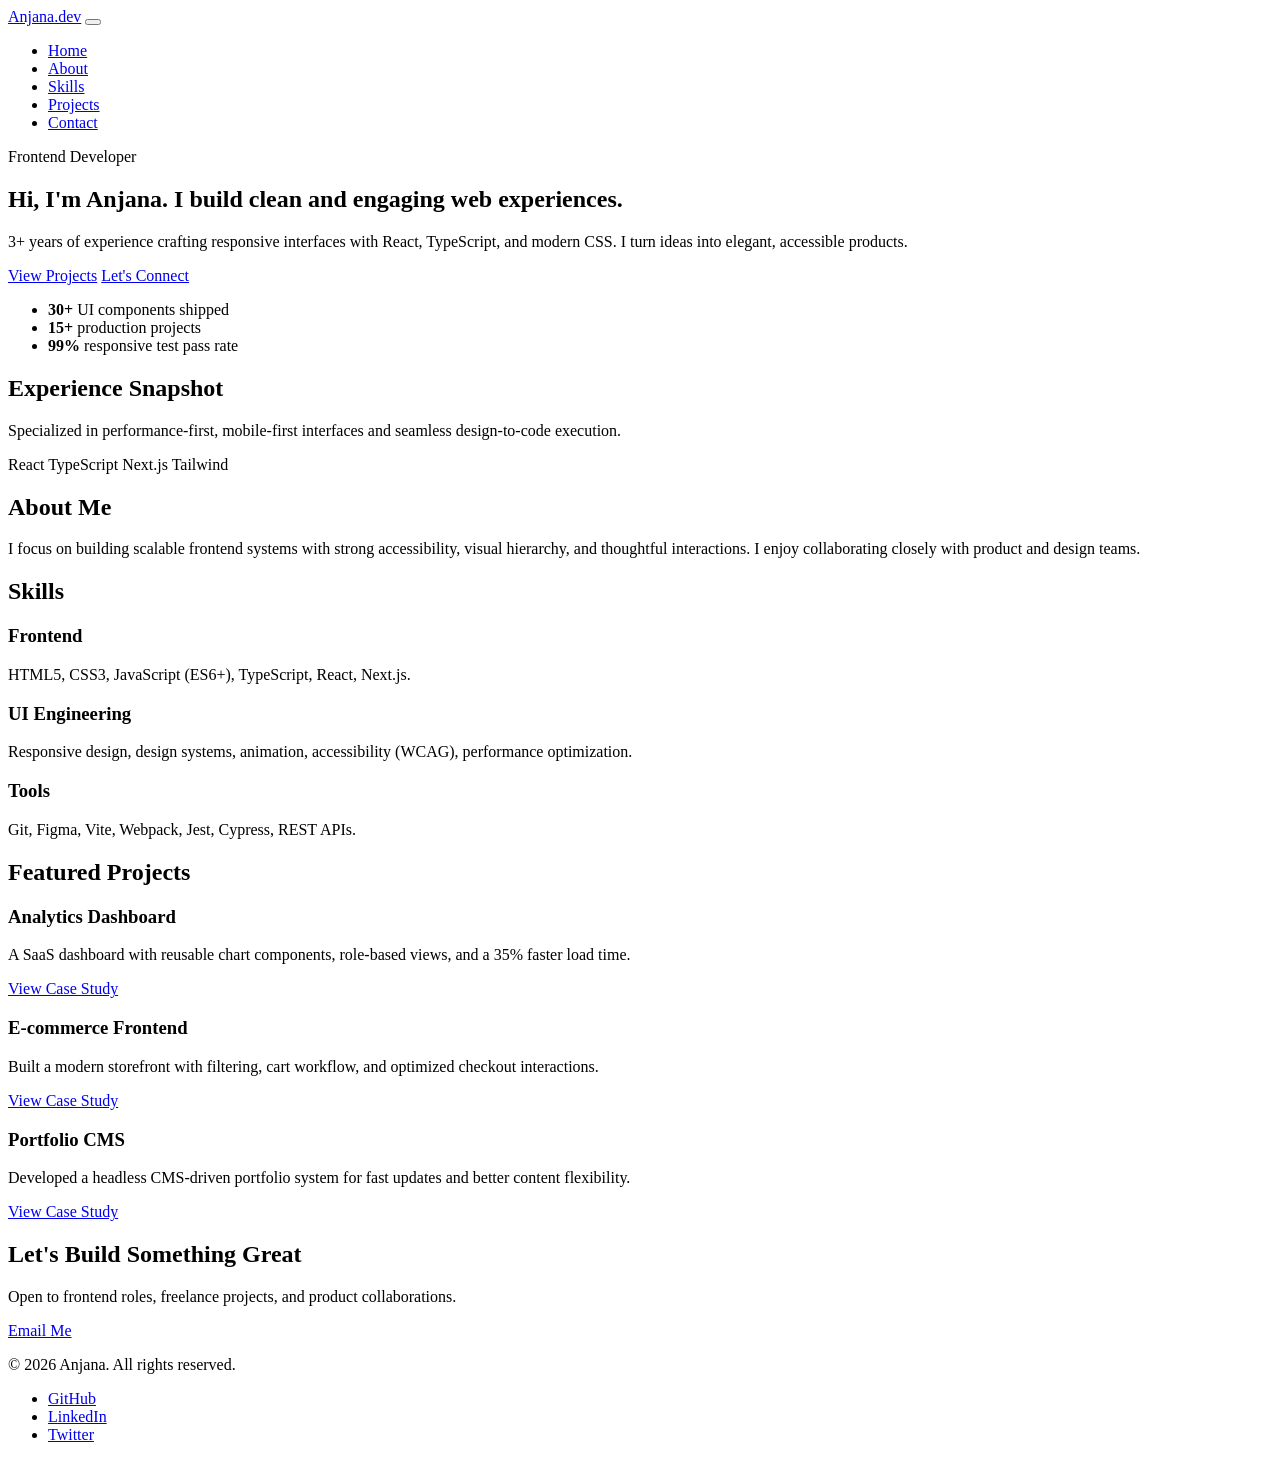
==== index.html @ 68da1815 "Add files via upload" ====
<!DOCTYPE html>
<html lang="en">
<head>
  <meta charset="UTF-8" />
  <meta name="viewport" content="width=device-width, initial-scale=1.0" />
  <meta
    name="description"
    content="Frontend developer portfolio showcasing skills, experience, and featured projects."
  />
  <title>Anjana | Frontend Developer Portfolio</title>
  <link rel="preconnect" href="https://fonts.googleapis.com" />
  <link rel="preconnect" href="https://fonts.gstatic.com" crossorigin />
  <link
    href="https://fonts.googleapis.com/css2?family=Inter:wght@400;500;600;700;800&display=swap"
    rel="stylesheet"
  />
  <link rel="stylesheet" href="style1.css" />
</head>
<body>
  <header class="site-header">
    <nav class="nav container" aria-label="Main navigation">
      <a class="logo" href="#home" aria-label="Homepage">Anjana.dev</a>
      <button class="menu-toggle" aria-label="Toggle menu" aria-expanded="false" aria-controls="nav-links">
        <span></span>
        <span></span>
        <span></span>
      </button>
      <ul id="nav-links" class="nav-links">
        <li><a href="#home">Home</a></li>
        <li><a href="#about">About</a></li>
        <li><a href="#skills">Skills</a></li>
        <li><a href="#projects">Projects</a></li>
        <li><a href="#contact">Contact</a></li>
      </ul>
    </nav>
  </header>

  <main>
    <section id="home" class="hero section">
      <div class="container hero-grid">
        <div class="hero-content">
          <p class="eyebrow">Frontend Developer</p>
          <h1>Hi, I'm <span class="accent">Anjana</span>. I build clean and engaging web experiences.</h1>
          <p class="hero-subtitle">
            3+ years of experience crafting responsive interfaces with React, TypeScript, and modern CSS.
            I turn ideas into elegant, accessible products.
          </p>
          <div class="cta-group">
            <a class="btn btn-primary" href="#projects">View Projects</a>
            <a class="btn btn-secondary" href="#contact">Let's Connect</a>
          </div>
          <ul class="quick-stats" aria-label="Key experience highlights">
            <li><strong>30+</strong> UI components shipped</li>
            <li><strong>15+</strong> production projects</li>
            <li><strong>99%</strong> responsive test pass rate</li>
          </ul>
        </div>

        <aside class="hero-card glass" aria-label="Professional snapshot">
          <h2>Experience Snapshot</h2>
          <p>
            Specialized in performance-first, mobile-first interfaces and seamless design-to-code execution.
          </p>
          <div class="pill-row">
            <span class="pill">React</span>
            <span class="pill">TypeScript</span>
            <span class="pill">Next.js</span>
            <span class="pill">Tailwind</span>
          </div>
        </aside>
      </div>
    </section>

    <section id="about" class="section">
      <div class="container">
        <h2>About Me</h2>
        <p class="section-intro">
          I focus on building scalable frontend systems with strong accessibility, visual hierarchy, and
          thoughtful interactions. I enjoy collaborating closely with product and design teams.
        </p>
      </div>
    </section>

    <section id="skills" class="section">
      <div class="container">
        <h2>Skills</h2>
        <div class="card-grid">
          <article class="card">
            <h3>Frontend</h3>
            <p>HTML5, CSS3, JavaScript (ES6+), TypeScript, React, Next.js.</p>
          </article>
          <article class="card">
            <h3>UI Engineering</h3>
            <p>Responsive design, design systems, animation, accessibility (WCAG), performance optimization.</p>
          </article>
          <article class="card">
            <h3>Tools</h3>
            <p>Git, Figma, Vite, Webpack, Jest, Cypress, REST APIs.</p>
          </article>
        </div>
      </div>
    </section>

    <section id="projects" class="section">
      <div class="container">
        <h2>Featured Projects</h2>
        <div class="card-grid projects-grid">
          <article class="card project-card">
            <h3>Analytics Dashboard</h3>
            <p>
              A SaaS dashboard with reusable chart components, role-based views, and a 35% faster load time.
            </p>
            <a href="#" aria-label="Open Analytics Dashboard project">View Case Study</a>
          </article>
          <article class="card project-card">
            <h3>E-commerce Frontend</h3>
            <p>
              Built a modern storefront with filtering, cart workflow, and optimized checkout interactions.
            </p>
            <a href="#" aria-label="Open E-commerce Frontend project">View Case Study</a>
          </article>
          <article class="card project-card">
            <h3>Portfolio CMS</h3>
            <p>
              Developed a headless CMS-driven portfolio system for fast updates and better content flexibility.
            </p>
            <a href="#" aria-label="Open Portfolio CMS project">View Case Study</a>
          </article>
        </div>
      </div>
    </section>

    <section id="contact" class="section">
      <div class="container contact-box glass">
        <h2>Let's Build Something Great</h2>
        <p>Open to frontend roles, freelance projects, and product collaborations.</p>
        <a class="btn btn-primary" href="mailto:anjana@example.com">Email Me</a>
      </div>
    </section>
  </main>

  <footer class="site-footer">
    <div class="container footer-wrap">
      <p>&copy; 2026 Anjana. All rights reserved.</p>
      <ul class="social-links" aria-label="Social media links">
        <li><a href="#" aria-label="GitHub profile">GitHub</a></li>
        <li><a href="#" aria-label="LinkedIn profile">LinkedIn</a></li>
        <li><a href="#" aria-label="Twitter profile">Twitter</a></li>
      </ul>
    </div>
  </footer>

  <script>
    const toggle = document.querySelector(".menu-toggle");
    const navLinks = document.querySelector(".nav-links");

    toggle.addEventListener("click", () => {
      const expanded = toggle.getAttribute("aria-expanded") === "true";
      toggle.setAttribute("aria-expanded", String(!expanded));
      navLinks.classList.toggle("open");
    });

    navLinks.querySelectorAll("a").forEach((link) => {
      link.addEventListener("click", () => {
        navLinks.classList.remove("open");
        toggle.setAttribute("aria-expanded", "false");
      });
    });
  </script>
</body>
</html>
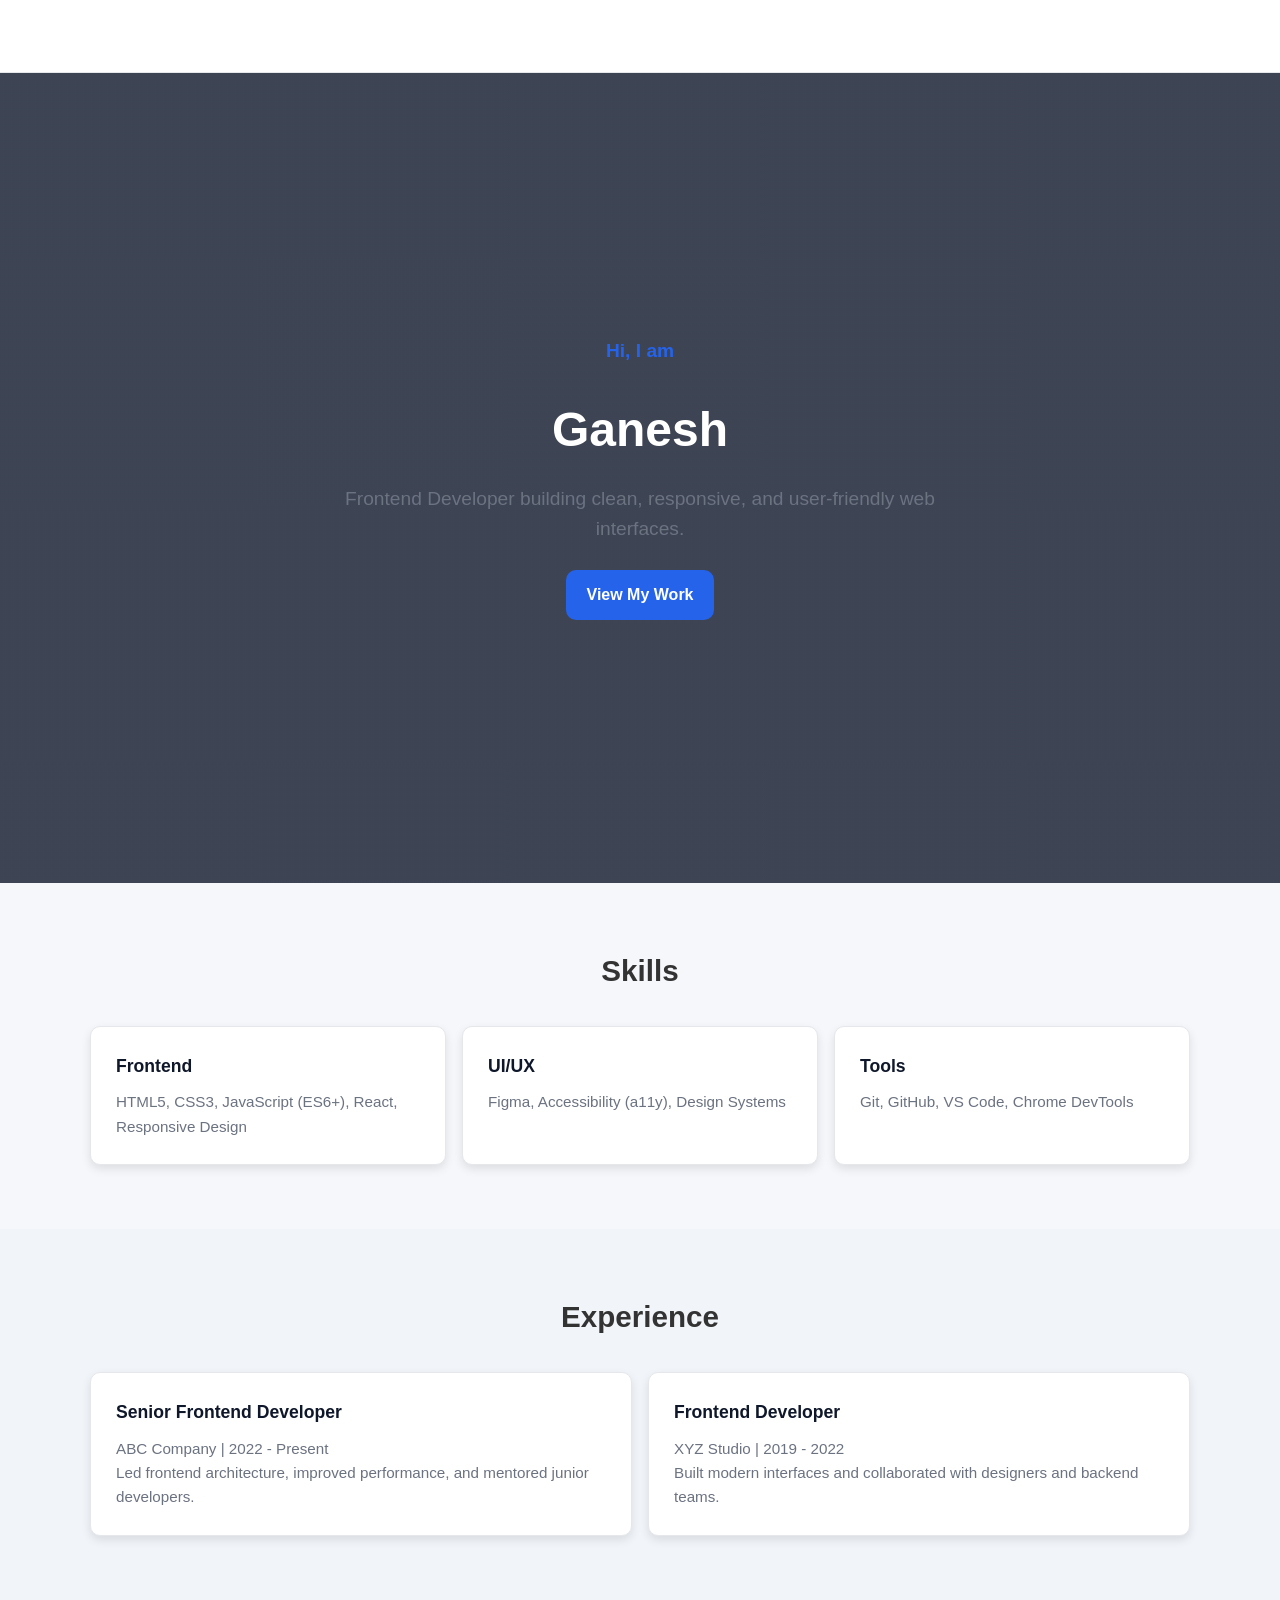
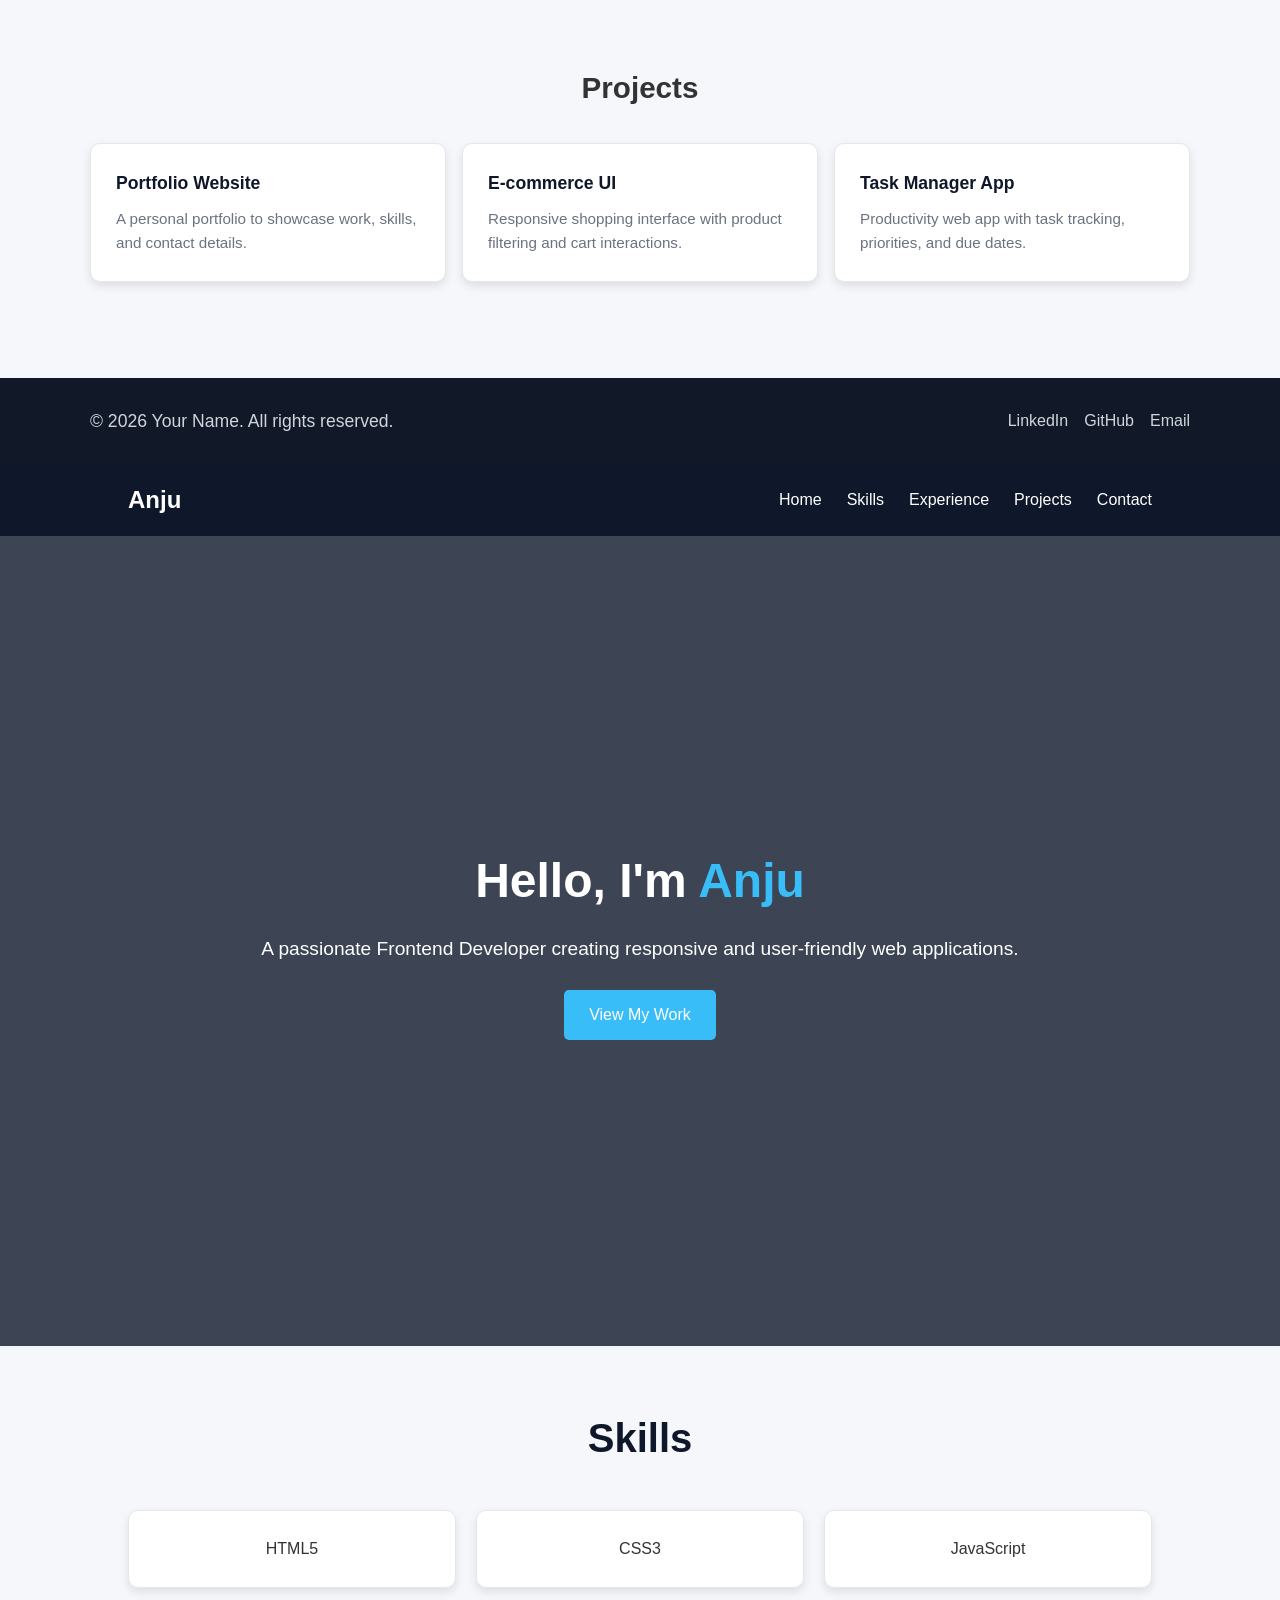
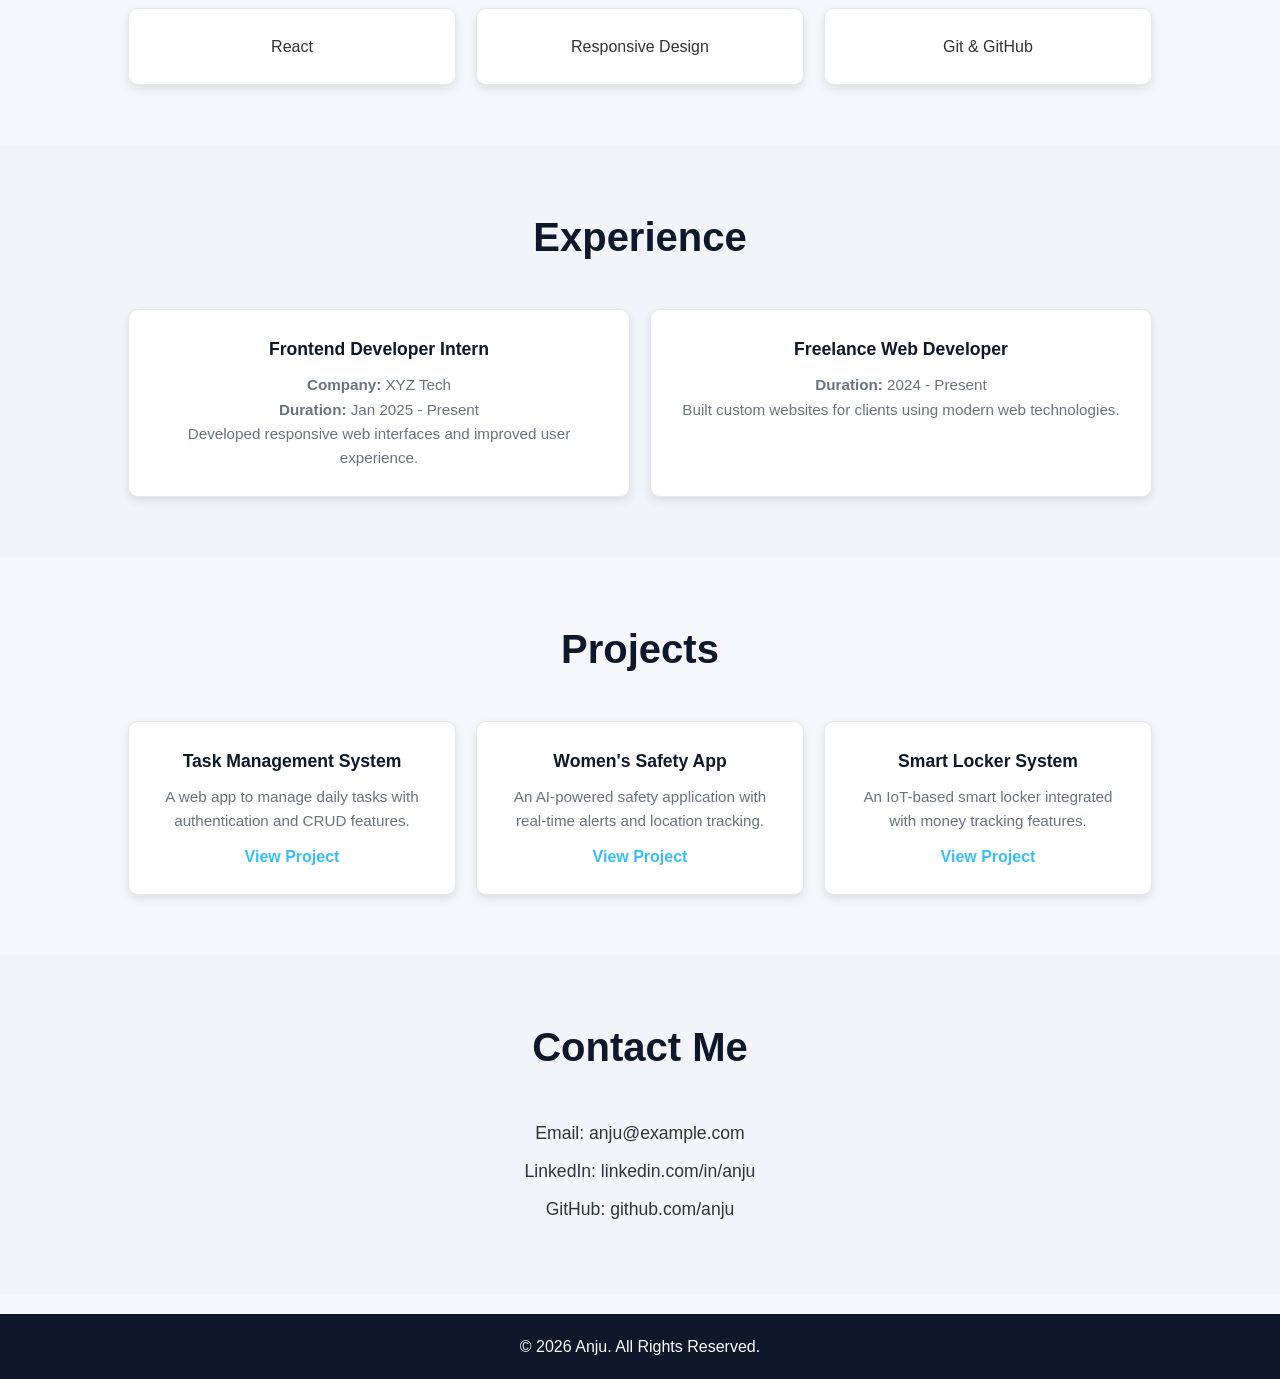
==== commit c74a5bea: "Up to date" ====
--- a/index.html
+++ b/index.html
@@ -1,171 +1,222 @@
+<!DOCTYPE html>
+<html lang="en">
+  <head>
+    <meta charset="UTF-8" />
+    <meta name="viewport" content="width=device-width, initial-scale=1.0" />
+    <title>My Portfolio</title>
+    <link rel="stylesheet" href="style.css" />
+  </head>
+  <body>
+    <header class="site-header">
+      <nav class="navbar container">
+        <a href="#" class="logo">MyPortfolio</a>
+        <ul class="nav-links">
+          <li><a href="#home">Home</a></li>
+          <li><a href="#skills">Skills</a></li>
+          <li><a href="#experience">Experience</a></li>
+          <li><a href="#projects">Projects</a></li>
+          <li><a href="#contact">Contact</a></li>
+        </ul>
+      </nav>
+    </header>
+
+    <main id="home">
+      <section class="hero">
+        <div class="container hero-content">
+          <p class="intro">Hi, I am</p>
+          <h1>Ganesh</h1>
+          <p class="tagline">
+            Frontend Developer building clean, responsive, and user-friendly
+            web interfaces.
+          </p>
+          <a href="#projects" class="btn-primary">View My Work</a>
+        </div>
+      </section>
+
+      <section id="skills" class="info-section">
+        <div class="container">
+          <h2>Skills</h2>
+          <div class="card-grid">
+            <article class="card">
+              <h3>Frontend</h3>
+              <p>HTML5, CSS3, JavaScript (ES6+), React, Responsive Design</p>
+            </article>
+            <article class="card">
+              <h3>UI/UX</h3>
+              <p>Figma, Accessibility (a11y), Design Systems</p>
+            </article>
+            <article class="card">
+              <h3>Tools</h3>
+              <p>Git, GitHub, VS Code, Chrome DevTools</p>
+            </article>
+          </div>
+        </div>
+      </section>
+
+      <section id="experience" class="info-section alt-bg">
+        <div class="container">
+          <h2>Experience</h2>
+          <div class="card-grid">
+            <article class="card">
+              <h3>Senior Frontend Developer</h3>
+              <p>ABC Company | 2022 - Present</p>
+              <p>
+                Led frontend architecture, improved performance, and mentored
+                junior developers.
+              </p>
+            </article>
+            <article class="card">
+              <h3>Frontend Developer</h3>
+              <p>XYZ Studio | 2019 - 2022</p>
+              <p>
+                Built modern interfaces and collaborated with designers and
+                backend teams.
+              </p>
+            </article>
+          </div>
+        </div>
+      </section>
+
+      <section id="projects" class="info-section">
+        <div class="container">
+          <h2>Projects</h2>
+          <div class="card-grid">
+            <article class="card">
+              <h3>Portfolio Website</h3>
+              <p>
+                A personal portfolio to showcase work, skills, and contact
+                details.
+              </p>
+            </article>
+            <article class="card">
+              <h3>E-commerce UI</h3>
+              <p>
+                Responsive shopping interface with product filtering and cart
+                interactions.
+              </p>
+            </article>
+            <article class="card">
+              <h3>Task Manager App</h3>
+              <p>
+                Productivity web app with task tracking, priorities, and due
+                dates.
+              </p>
+            </article>
+          </div>
+        </div>
+      </section>
+    </main>
+
+    <footer id="contact" class="site-footer">
+      <div class="container footer-content">
+        <p>&copy; 2026 Your Name. All rights reserved.</p>
+        <ul class="social-links">
+          <li><a href="#">LinkedIn</a></li>
+          <li><a href="#">GitHub</a></li>
+          <li><a href="#">Email</a></li>
+        </ul>
+      </div>
+    </footer>
+  </body>
+</html>
 <!DOCTYPE html>
 <html lang="en">
 <head>
-  <meta charset="UTF-8" />
-  <meta name="viewport" content="width=device-width, initial-scale=1.0" />
-  <meta
-    name="description"
-    content="Frontend developer portfolio showcasing skills, experience, and featured projects."
-  />
-  <title>Anjana | Frontend Developer Portfolio</title>
-  <link rel="preconnect" href="https://fonts.googleapis.com" />
-  <link rel="preconnect" href="https://fonts.gstatic.com" crossorigin />
-  <link
-    href="https://fonts.googleapis.com/css2?family=Inter:wght@400;500;600;700;800&display=swap"
-    rel="stylesheet"
-  />
-  <link rel="stylesheet" href="style1.css" />
+    <meta charset="UTF-8">
+    <meta name="viewport" content="width=device-width, initial-scale=1.0">
+    <title>Anju | Portfolio</title>
+    <link rel="stylesheet" href="style.css">
 </head>
 <body>
-  <header class="site-header">
-    <nav class="nav container" aria-label="Main navigation">
-      <a class="logo" href="#home" aria-label="Homepage">Anjana.dev</a>
-      <button class="menu-toggle" aria-label="Toggle menu" aria-expanded="false" aria-controls="nav-links">
-        <span></span>
-        <span></span>
-        <span></span>
-      </button>
-      <ul id="nav-links" class="nav-links">
-        <li><a href="#home">Home</a></li>
-        <li><a href="#about">About</a></li>
-        <li><a href="#skills">Skills</a></li>
-        <li><a href="#projects">Projects</a></li>
-        <li><a href="#contact">Contact</a></li>
-      </ul>
-    </nav>
-  </header>
-
-  <main>
-    <section id="home" class="hero section">
-      <div class="container hero-grid">
+
+    <!-- ===== Navbar ===== -->
+    <header>
+        <nav class="navbar">
+            <div class="logo">Anju</div>
+            <ul class="nav-links">
+                <li><a href="#home">Home</a></li>
+                <li><a href="#skills">Skills</a></li>
+                <li><a href="#experience">Experience</a></li>
+                <li><a href="#projects">Projects</a></li>
+                <li><a href="#contact">Contact</a></li>
+            </ul>
+        </nav>
+    </header>
+
+    <!-- ===== Hero Section ===== -->
+    <section id="home" class="hero">
         <div class="hero-content">
-          <p class="eyebrow">Frontend Developer</p>
-          <h1>Hi, I'm <span class="accent">Anjana</span>. I build clean and engaging web experiences.</h1>
-          <p class="hero-subtitle">
-            3+ years of experience crafting responsive interfaces with React, TypeScript, and modern CSS.
-            I turn ideas into elegant, accessible products.
-          </p>
-          <div class="cta-group">
-            <a class="btn btn-primary" href="#projects">View Projects</a>
-            <a class="btn btn-secondary" href="#contact">Let's Connect</a>
-          </div>
-          <ul class="quick-stats" aria-label="Key experience highlights">
-            <li><strong>30+</strong> UI components shipped</li>
-            <li><strong>15+</strong> production projects</li>
-            <li><strong>99%</strong> responsive test pass rate</li>
-          </ul>
-        </div>
-
-        <aside class="hero-card glass" aria-label="Professional snapshot">
-          <h2>Experience Snapshot</h2>
-          <p>
-            Specialized in performance-first, mobile-first interfaces and seamless design-to-code execution.
-          </p>
-          <div class="pill-row">
-            <span class="pill">React</span>
-            <span class="pill">TypeScript</span>
-            <span class="pill">Next.js</span>
-            <span class="pill">Tailwind</span>
-          </div>
-        </aside>
-      </div>
-    </section>
-
-    <section id="about" class="section">
-      <div class="container">
-        <h2>About Me</h2>
-        <p class="section-intro">
-          I focus on building scalable frontend systems with strong accessibility, visual hierarchy, and
-          thoughtful interactions. I enjoy collaborating closely with product and design teams.
-        </p>
-      </div>
-    </section>
-
+            <h1>Hello, I'm <span>Anju</span></h1>
+            <p>A passionate Frontend Developer creating responsive and user-friendly web applications.</p>
+            <a href="#projects" class="btn">View My Work</a>
+        </div>
+    </section>
+
+    <!-- ===== Skills Section ===== -->
     <section id="skills" class="section">
-      <div class="container">
         <h2>Skills</h2>
-        <div class="card-grid">
-          <article class="card">
-            <h3>Frontend</h3>
-            <p>HTML5, CSS3, JavaScript (ES6+), TypeScript, React, Next.js.</p>
-          </article>
-          <article class="card">
-            <h3>UI Engineering</h3>
-            <p>Responsive design, design systems, animation, accessibility (WCAG), performance optimization.</p>
-          </article>
-          <article class="card">
-            <h3>Tools</h3>
-            <p>Git, Figma, Vite, Webpack, Jest, Cypress, REST APIs.</p>
-          </article>
-        </div>
-      </div>
-    </section>
-
+        <div class="card-container">
+            <div class="card">HTML5</div>
+            <div class="card">CSS3</div>
+            <div class="card">JavaScript</div>
+            <div class="card">React</div>
+            <div class="card">Responsive Design</div>
+            <div class="card">Git & GitHub</div>
+        </div>
+    </section>
+
+    <!-- ===== Experience Section ===== -->
+    <section id="experience" class="section alt-bg">
+        <h2>Experience</h2>
+        <div class="card-container">
+            <div class="card">
+                <h3>Frontend Developer Intern</h3>
+                <p><strong>Company:</strong> XYZ Tech</p>
+                <p><strong>Duration:</strong> Jan 2025 - Present</p>
+                <p>Developed responsive web interfaces and improved user experience.</p>
+            </div>
+            <div class="card">
+                <h3>Freelance Web Developer</h3>
+                <p><strong>Duration:</strong> 2024 - Present</p>
+                <p>Built custom websites for clients using modern web technologies.</p>
+            </div>
+        </div>
+    </section>
+
+    <!-- ===== Projects Section ===== -->
     <section id="projects" class="section">
-      <div class="container">
-        <h2>Featured Projects</h2>
-        <div class="card-grid projects-grid">
-          <article class="card project-card">
-            <h3>Analytics Dashboard</h3>
-            <p>
-              A SaaS dashboard with reusable chart components, role-based views, and a 35% faster load time.
-            </p>
-            <a href="#" aria-label="Open Analytics Dashboard project">View Case Study</a>
-          </article>
-          <article class="card project-card">
-            <h3>E-commerce Frontend</h3>
-            <p>
-              Built a modern storefront with filtering, cart workflow, and optimized checkout interactions.
-            </p>
-            <a href="#" aria-label="Open E-commerce Frontend project">View Case Study</a>
-          </article>
-          <article class="card project-card">
-            <h3>Portfolio CMS</h3>
-            <p>
-              Developed a headless CMS-driven portfolio system for fast updates and better content flexibility.
-            </p>
-            <a href="#" aria-label="Open Portfolio CMS project">View Case Study</a>
-          </article>
-        </div>
-      </div>
-    </section>
-
-    <section id="contact" class="section">
-      <div class="container contact-box glass">
-        <h2>Let's Build Something Great</h2>
-        <p>Open to frontend roles, freelance projects, and product collaborations.</p>
-        <a class="btn btn-primary" href="mailto:anjana@example.com">Email Me</a>
-      </div>
-    </section>
-  </main>
-
-  <footer class="site-footer">
-    <div class="container footer-wrap">
-      <p>&copy; 2026 Anjana. All rights reserved.</p>
-      <ul class="social-links" aria-label="Social media links">
-        <li><a href="#" aria-label="GitHub profile">GitHub</a></li>
-        <li><a href="#" aria-label="LinkedIn profile">LinkedIn</a></li>
-        <li><a href="#" aria-label="Twitter profile">Twitter</a></li>
-      </ul>
-    </div>
-  </footer>
-
-  <script>
-    const toggle = document.querySelector(".menu-toggle");
-    const navLinks = document.querySelector(".nav-links");
-
-    toggle.addEventListener("click", () => {
-      const expanded = toggle.getAttribute("aria-expanded") === "true";
-      toggle.setAttribute("aria-expanded", String(!expanded));
-      navLinks.classList.toggle("open");
-    });
-
-    navLinks.querySelectorAll("a").forEach((link) => {
-      link.addEventListener("click", () => {
-        navLinks.classList.remove("open");
-        toggle.setAttribute("aria-expanded", "false");
-      });
-    });
-  </script>
+        <h2>Projects</h2>
+        <div class="card-container">
+            <div class="card">
+                <h3>Task Management System</h3>
+                <p>A web app to manage daily tasks with authentication and CRUD features.</p>
+                <a href="#" class="project-link">View Project</a>
+            </div>
+            <div class="card">
+                <h3>Women's Safety App</h3>
+                <p>An AI-powered safety application with real-time alerts and location tracking.</p>
+                <a href="#" class="project-link">View Project</a>
+            </div>
+            <div class="card">
+                <h3>Smart Locker System</h3>
+                <p>An IoT-based smart locker integrated with money tracking features.</p>
+                <a href="#" class="project-link">View Project</a>
+            </div>
+        </div>
+    </section>
+
+    <!-- ===== Contact Section ===== -->
+    <section id="contact" class="section alt-bg">
+        <h2>Contact Me</h2>
+        <p>Email: anju@example.com</p>
+        <p>LinkedIn: linkedin.com/in/anju</p>
+        <p>GitHub: github.com/anju</p>
+    </section>
+
+    <!-- ===== Footer ===== -->
+    <footer>
+        <p>&copy; 2026 Anju. All Rights Reserved.</p>
+    </footer>
+
 </body>
-</html>
+</html>
--- a/style.css
+++ b/style.css
@@ -0,0 +1,369 @@
+:root {
+  --bg: #f5f7fb;
+  --surface: #ffffff;
+  --text: #1f2937;
+  --muted: #6b7280;
+  --primary: #2563eb;
+  --primary-dark: #1d4ed8;
+  --border: #e5e7eb;
+  --footer: #111827;
+}
+
+* {
+  margin: 0;
+  padding: 0;
+  box-sizing: border-box;
+}
+
+body {
+  font-family: "Segoe UI", Tahoma, Geneva, Verdana, sans-serif;
+  background-color: var(--bg);
+  color: var(--text);
+  line-height: 1.6;
+}
+
+.container {
+  width: min(1100px, 92%);
+  margin: 0 auto;
+}
+
+.site-header {
+  background-color: var(--surface);
+  border-bottom: 1px solid var(--border);
+  position: sticky;
+  top: 0;
+  z-index: 100;
+}
+
+.navbar {
+  display: flex;
+  justify-content: space-between;
+  align-items: center;
+  min-height: 72px;
+}
+
+.logo {
+  font-size: 1.35rem;
+  font-weight: 700;
+  color: var(--text);
+  text-decoration: none;
+}
+
+.nav-links {
+  list-style: none;
+  display: flex;
+  gap: 1.25rem;
+}
+
+.nav-links a {
+  text-decoration: none;
+  color: var(--text);
+  font-weight: 500;
+  transition: color 0.2s ease;
+}
+
+.nav-links a:hover {
+  color: var(--primary);
+}
+
+.hero {
+  padding: 6rem 0 4rem;
+  background: linear-gradient(to right, #eef2ff, #f8fafc);
+}
+
+.hero-content {
+  text-align: center;
+}
+
+.intro {
+  color: var(--primary);
+  font-weight: 600;
+  margin-bottom: 0.35rem;
+}
+
+.hero h1 {
+  font-size: clamp(2rem, 4vw, 3.25rem);
+  margin-bottom: 0.8rem;
+}
+
+.tagline {
+  max-width: 650px;
+  margin: 0 auto 1.5rem;
+  color: var(--muted);
+  font-size: 1.05rem;
+}
+
+.btn-primary {
+  display: inline-block;
+  background-color: var(--primary);
+  color: #ffffff;
+  text-decoration: none;
+  padding: 0.75rem 1.3rem;
+  border-radius: 10px;
+  font-weight: 600;
+  transition: background-color 0.2s ease, transform 0.2s ease;
+}
+
+.btn-primary:hover {
+  background-color: var(--primary-dark);
+  transform: translateY(-1px);
+}
+
+.info-section {
+  padding: 4rem 0;
+}
+
+.alt-bg {
+  background-color: #eef2ff;
+}
+
+.info-section h2 {
+  text-align: center;
+  margin-bottom: 2rem;
+  font-size: 1.85rem;
+}
+
+.card-grid {
+  display: grid;
+  grid-template-columns: repeat(auto-fit, minmax(230px, 1fr));
+  gap: 1rem;
+}
+
+.card {
+  background-color: var(--surface);
+  border: 1px solid var(--border);
+  border-radius: 14px;
+  padding: 1.1rem 1rem;
+  box-shadow: 0 4px 15px rgba(17, 24, 39, 0.05);
+}
+
+.card h3 {
+  margin-bottom: 0.5rem;
+  font-size: 1.1rem;
+}
+
+.card p {
+  color: var(--muted);
+  font-size: 0.95rem;
+}
+
+.site-footer {
+  background-color: var(--footer);
+  color: #d1d5db;
+  padding: 1.2rem 0;
+  margin-top: 2rem;
+}
+
+.footer-content {
+  display: flex;
+  justify-content: space-between;
+  align-items: center;
+  gap: 1rem;
+  flex-wrap: wrap;
+}
+
+.social-links {
+  list-style: none;
+  display: flex;
+  gap: 1rem;
+}
+
+.social-links a {
+  color: #d1d5db;
+  text-decoration: none;
+  transition: color 0.2s ease;
+}
+
+.social-links a:hover {
+  color: #ffffff;
+}
+
+@media (max-width: 768px) {
+  .navbar {
+    flex-direction: column;
+    padding: 0.85rem 0;
+    gap: 0.75rem;
+  }
+
+  .nav-links {
+    flex-wrap: wrap;
+    justify-content: center;
+    gap: 0.8rem;
+  }
+
+  .hero {
+    padding-top: 4.5rem;
+  }
+}
+/* ===== Reset & Global Styles ===== */
+* {
+    margin: 0;
+    padding: 0;
+    box-sizing: border-box;
+}
+
+body {
+    font-family: 'Segoe UI', Tahoma, Geneva, Verdana, sans-serif;
+    line-height: 1.6;
+    color: #333;
+}
+
+/* ===== Navbar ===== */
+header {
+    background: #0f172a;
+    position: sticky;
+    top: 0;
+    z-index: 1000;
+}
+
+.navbar {
+    display: flex;
+    justify-content: space-between;
+    align-items: center;
+    padding: 15px 10%;
+}
+
+.logo {
+    color: #ffffff;
+    font-size: 1.5rem;
+    font-weight: bold;
+}
+
+.nav-links {
+    list-style: none;
+    display: flex;
+    gap: 25px;
+}
+
+.nav-links a {
+    text-decoration: none;
+    color: #ffffff;
+    font-weight: 500;
+    transition: color 0.3s ease;
+}
+
+.nav-links a:hover {
+    color: #38bdf8;
+}
+
+/* ===== Hero Section ===== */
+.hero {
+    height: 90vh;
+    background: linear-gradient(rgba(15, 23, 42, 0.8), rgba(15, 23, 42, 0.8)),
+                url('https://images.unsplash.com/photo-1521737604893-d14cc237f11d') center/cover no-repeat;
+    display: flex;
+    justify-content: center;
+    align-items: center;
+    text-align: center;
+    color: #ffffff;
+    padding: 0 20px;
+}
+
+.hero-content h1 {
+    font-size: 3rem;
+    margin-bottom: 15px;
+}
+
+.hero-content span {
+    color: #38bdf8;
+}
+
+.hero-content p {
+    font-size: 1.2rem;
+    margin-bottom: 25px;
+}
+
+/* ===== Button ===== */
+.btn {
+    display: inline-block;
+    padding: 12px 25px;
+    background: #38bdf8;
+    color: #ffffff;
+    text-decoration: none;
+    border-radius: 5px;
+    transition: background 0.3s ease;
+}
+
+.btn:hover {
+    background: #0284c7;
+}
+
+/* ===== Sections ===== */
+.section {
+    padding: 60px 10%;
+    text-align: center;
+}
+
+.section h2 {
+    font-size: 2.5rem;
+    margin-bottom: 40px;
+    color: #0f172a;
+}
+
+.alt-bg {
+    background: #f1f5f9;
+}
+
+/* ===== Cards ===== */
+.card-container {
+    display: grid;
+    grid-template-columns: repeat(auto-fit, minmax(250px, 1fr));
+    gap: 20px;
+}
+
+.card {
+    background: #ffffff;
+    padding: 25px;
+    border-radius: 10px;
+    box-shadow: 0 4px 10px rgba(0, 0, 0, 0.1);
+    transition: transform 0.3s ease, box-shadow 0.3s ease;
+}
+
+.card:hover {
+    transform: translateY(-5px);
+    box-shadow: 0 8px 20px rgba(0, 0, 0, 0.15);
+}
+
+.card h3 {
+    margin-bottom: 10px;
+    color: #0f172a;
+}
+
+.project-link {
+    display: inline-block;
+    margin-top: 10px;
+    text-decoration: none;
+    color: #38bdf8;
+    font-weight: bold;
+}
+
+/* ===== Contact Section ===== */
+#contact p {
+    margin: 10px 0;
+    font-size: 1.1rem;
+}
+
+/* ===== Footer ===== */
+footer {
+    background: #0f172a;
+    color: #ffffff;
+    text-align: center;
+    padding: 20px 0;
+    margin-top: 20px;
+}
+
+/* ===== Responsive Design ===== */
+@media (max-width: 768px) {
+    .hero-content h1 {
+        font-size: 2.2rem;
+    }
+
+    .nav-links {
+        flex-direction: column;
+        gap: 10px;
+    }
+
+    .navbar {
+        flex-direction: column;
+    }
+}
--- a/style.css
+++ b/style.css
@@ -0,0 +1,369 @@
+:root {
+  --bg: #f5f7fb;
+  --surface: #ffffff;
+  --text: #1f2937;
+  --muted: #6b7280;
+  --primary: #2563eb;
+  --primary-dark: #1d4ed8;
+  --border: #e5e7eb;
+  --footer: #111827;
+}
+
+* {
+  margin: 0;
+  padding: 0;
+  box-sizing: border-box;
+}
+
+body {
+  font-family: "Segoe UI", Tahoma, Geneva, Verdana, sans-serif;
+  background-color: var(--bg);
+  color: var(--text);
+  line-height: 1.6;
+}
+
+.container {
+  width: min(1100px, 92%);
+  margin: 0 auto;
+}
+
+.site-header {
+  background-color: var(--surface);
+  border-bottom: 1px solid var(--border);
+  position: sticky;
+  top: 0;
+  z-index: 100;
+}
+
+.navbar {
+  display: flex;
+  justify-content: space-between;
+  align-items: center;
+  min-height: 72px;
+}
+
+.logo {
+  font-size: 1.35rem;
+  font-weight: 700;
+  color: var(--text);
+  text-decoration: none;
+}
+
+.nav-links {
+  list-style: none;
+  display: flex;
+  gap: 1.25rem;
+}
+
+.nav-links a {
+  text-decoration: none;
+  color: var(--text);
+  font-weight: 500;
+  transition: color 0.2s ease;
+}
+
+.nav-links a:hover {
+  color: var(--primary);
+}
+
+.hero {
+  padding: 6rem 0 4rem;
+  background: linear-gradient(to right, #eef2ff, #f8fafc);
+}
+
+.hero-content {
+  text-align: center;
+}
+
+.intro {
+  color: var(--primary);
+  font-weight: 600;
+  margin-bottom: 0.35rem;
+}
+
+.hero h1 {
+  font-size: clamp(2rem, 4vw, 3.25rem);
+  margin-bottom: 0.8rem;
+}
+
+.tagline {
+  max-width: 650px;
+  margin: 0 auto 1.5rem;
+  color: var(--muted);
+  font-size: 1.05rem;
+}
+
+.btn-primary {
+  display: inline-block;
+  background-color: var(--primary);
+  color: #ffffff;
+  text-decoration: none;
+  padding: 0.75rem 1.3rem;
+  border-radius: 10px;
+  font-weight: 600;
+  transition: background-color 0.2s ease, transform 0.2s ease;
+}
+
+.btn-primary:hover {
+  background-color: var(--primary-dark);
+  transform: translateY(-1px);
+}
+
+.info-section {
+  padding: 4rem 0;
+}
+
+.alt-bg {
+  background-color: #eef2ff;
+}
+
+.info-section h2 {
+  text-align: center;
+  margin-bottom: 2rem;
+  font-size: 1.85rem;
+}
+
+.card-grid {
+  display: grid;
+  grid-template-columns: repeat(auto-fit, minmax(230px, 1fr));
+  gap: 1rem;
+}
+
+.card {
+  background-color: var(--surface);
+  border: 1px solid var(--border);
+  border-radius: 14px;
+  padding: 1.1rem 1rem;
+  box-shadow: 0 4px 15px rgba(17, 24, 39, 0.05);
+}
+
+.card h3 {
+  margin-bottom: 0.5rem;
+  font-size: 1.1rem;
+}
+
+.card p {
+  color: var(--muted);
+  font-size: 0.95rem;
+}
+
+.site-footer {
+  background-color: var(--footer);
+  color: #d1d5db;
+  padding: 1.2rem 0;
+  margin-top: 2rem;
+}
+
+.footer-content {
+  display: flex;
+  justify-content: space-between;
+  align-items: center;
+  gap: 1rem;
+  flex-wrap: wrap;
+}
+
+.social-links {
+  list-style: none;
+  display: flex;
+  gap: 1rem;
+}
+
+.social-links a {
+  color: #d1d5db;
+  text-decoration: none;
+  transition: color 0.2s ease;
+}
+
+.social-links a:hover {
+  color: #ffffff;
+}
+
+@media (max-width: 768px) {
+  .navbar {
+    flex-direction: column;
+    padding: 0.85rem 0;
+    gap: 0.75rem;
+  }
+
+  .nav-links {
+    flex-wrap: wrap;
+    justify-content: center;
+    gap: 0.8rem;
+  }
+
+  .hero {
+    padding-top: 4.5rem;
+  }
+}
+/* ===== Reset & Global Styles ===== */
+* {
+    margin: 0;
+    padding: 0;
+    box-sizing: border-box;
+}
+
+body {
+    font-family: 'Segoe UI', Tahoma, Geneva, Verdana, sans-serif;
+    line-height: 1.6;
+    color: #333;
+}
+
+/* ===== Navbar ===== */
+header {
+    background: #0f172a;
+    position: sticky;
+    top: 0;
+    z-index: 1000;
+}
+
+.navbar {
+    display: flex;
+    justify-content: space-between;
+    align-items: center;
+    padding: 15px 10%;
+}
+
+.logo {
+    color: #ffffff;
+    font-size: 1.5rem;
+    font-weight: bold;
+}
+
+.nav-links {
+    list-style: none;
+    display: flex;
+    gap: 25px;
+}
+
+.nav-links a {
+    text-decoration: none;
+    color: #ffffff;
+    font-weight: 500;
+    transition: color 0.3s ease;
+}
+
+.nav-links a:hover {
+    color: #38bdf8;
+}
+
+/* ===== Hero Section ===== */
+.hero {
+    height: 90vh;
+    background: linear-gradient(rgba(15, 23, 42, 0.8), rgba(15, 23, 42, 0.8)),
+                url('https://images.unsplash.com/photo-1521737604893-d14cc237f11d') center/cover no-repeat;
+    display: flex;
+    justify-content: center;
+    align-items: center;
+    text-align: center;
+    color: #ffffff;
+    padding: 0 20px;
+}
+
+.hero-content h1 {
+    font-size: 3rem;
+    margin-bottom: 15px;
+}
+
+.hero-content span {
+    color: #38bdf8;
+}
+
+.hero-content p {
+    font-size: 1.2rem;
+    margin-bottom: 25px;
+}
+
+/* ===== Button ===== */
+.btn {
+    display: inline-block;
+    padding: 12px 25px;
+    background: #38bdf8;
+    color: #ffffff;
+    text-decoration: none;
+    border-radius: 5px;
+    transition: background 0.3s ease;
+}
+
+.btn:hover {
+    background: #0284c7;
+}
+
+/* ===== Sections ===== */
+.section {
+    padding: 60px 10%;
+    text-align: center;
+}
+
+.section h2 {
+    font-size: 2.5rem;
+    margin-bottom: 40px;
+    color: #0f172a;
+}
+
+.alt-bg {
+    background: #f1f5f9;
+}
+
+/* ===== Cards ===== */
+.card-container {
+    display: grid;
+    grid-template-columns: repeat(auto-fit, minmax(250px, 1fr));
+    gap: 20px;
+}
+
+.card {
+    background: #ffffff;
+    padding: 25px;
+    border-radius: 10px;
+    box-shadow: 0 4px 10px rgba(0, 0, 0, 0.1);
+    transition: transform 0.3s ease, box-shadow 0.3s ease;
+}
+
+.card:hover {
+    transform: translateY(-5px);
+    box-shadow: 0 8px 20px rgba(0, 0, 0, 0.15);
+}
+
+.card h3 {
+    margin-bottom: 10px;
+    color: #0f172a;
+}
+
+.project-link {
+    display: inline-block;
+    margin-top: 10px;
+    text-decoration: none;
+    color: #38bdf8;
+    font-weight: bold;
+}
+
+/* ===== Contact Section ===== */
+#contact p {
+    margin: 10px 0;
+    font-size: 1.1rem;
+}
+
+/* ===== Footer ===== */
+footer {
+    background: #0f172a;
+    color: #ffffff;
+    text-align: center;
+    padding: 20px 0;
+    margin-top: 20px;
+}
+
+/* ===== Responsive Design ===== */
+@media (max-width: 768px) {
+    .hero-content h1 {
+        font-size: 2.2rem;
+    }
+
+    .nav-links {
+        flex-direction: column;
+        gap: 10px;
+    }
+
+    .navbar {
+        flex-direction: column;
+    }
+}
